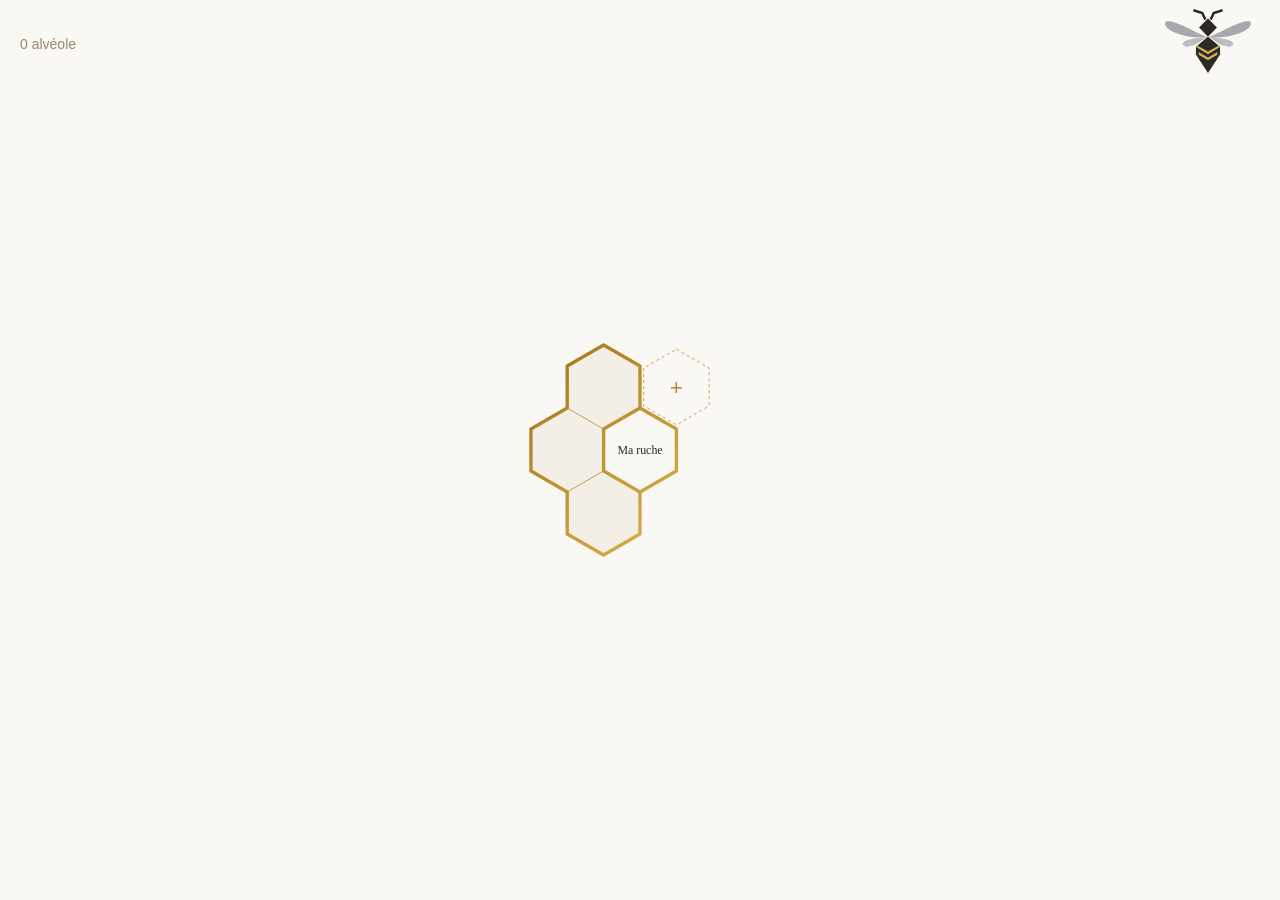
==== index.html @ 389188d9 "Version web" ====
<!doctype html>
<html lang="fr">
<head>
<meta charset="utf-8">
<meta name="viewport" content="width=device-width, initial-scale=1, maximum-scale=1, user-scalable=no, viewport-fit=cover">
<meta name="color-scheme" content="light">
<meta name="apple-mobile-web-app-capable" content="yes">
<meta name="mobile-web-app-capable" content="yes">
<meta name="apple-mobile-web-app-status-bar-style" content="default">
<meta name="apple-mobile-web-app-title" content="Simpthink">
<meta name="theme-color" content="#FAF8F4">
<meta name="robots" content="noindex">
<link rel="apple-touch-icon" href="apple-touch-icon.png">
<link rel="manifest" href="manifest.webmanifest">
<title>Simpthink</title>
  <script type="module" crossorigin src="./assets/index-YI_EPAFB.js"></script>
  <link rel="stylesheet" crossorigin href="./assets/index-kQ4_jDOt.css">
</head>
<body data-pal="0">
<div id="app">

<!-- Ruche -->
<section class="vw" id="vH">
  <svg id="hs">
    <defs>
      <linearGradient id="gd" gradientUnits="userSpaceOnUse" x1="-320" y1="-320" x2="320" y2="320">
        <stop offset="0" stop-color="#9C6F14"/><stop offset=".2" stop-color="#D4A93A"/><stop offset=".4" stop-color="#A87A1E"/>
        <stop offset=".6" stop-color="#E0BC55"/><stop offset=".8" stop-color="#A87A1E"/><stop offset="1" stop-color="#C9993A"/>
      </linearGradient>
    </defs>
    <g id="hg"></g>
    <polygon id="gh" points="0,-28 24.2,-14 24.2,14 0,28 -24.2,14 -24.2,-14" fill="#C39A3F" fill-opacity=".35" stroke="#B88A2B" style="display:none"/>
  </svg>
  <header class="hd over">
    <div class="hn"><input class="ei" id="hN" type="text" autocomplete="off" maxlength="24" aria-label="Nom de la ruche"><span id="cnt"></span></div>
    <svg id="bee" aria-hidden="true" width="104" height="72" viewBox="0 0 100 68">
      <g class="ln"><path d="M36 3.5L44.5 6.2L47.5 12.5"/><path d="M64 3.5L55.5 6.2L52.5 12.5"/></g>
      <path d="M49 29.3C36 24 16 11.5 9.5 14.5C5 20 21 30.5 49 29.8Z" fill="#A9A9AD"/><path d="M51 29.3C64 24 84 11.5 90.5 14.5C95 20 79 30.5 51 29.8Z" fill="#A9A9AD"/>
      <path d="M47.5 30.2C39 30 27.5 31 25.5 35.5C26.5 40.5 36 39.5 47.5 30.2Z" fill="#BDBDBF"/><path d="M52.5 30.2C61 30 72.5 31 74.5 35.5C73.5 40.5 64 39.5 52.5 30.2Z" fill="#BDBDBF"/>
      <polygon class="dk" points="50,11.5 58.6,20 50,29 41.4,20"/>
      <polygon class="dk" points="50,29 61.6,38.6 61.6,46 50,63.8 38.4,46 38.4,38.6"/>
      <polygon points="39.6,37.4 50,43.2 60.4,37.4 61.6,38.9 50,45.7 38.4,38.9" fill="#D4AF55"/>
      <polygon points="41,43.6 50,48.9 59,43.6 59,46.2 50,51.6 41,46.2" fill="#D4AF55"/>
    </svg>
  </header>
</section>

<!-- Création : alvéole, groupe ou ruche -->
<section class="vw" id="vN" hidden>
  <header class="hd"><span class="bk" id="bN" role="button">‹ Accueil</span><span></span></header>
  <div class="form">
    <div class="lb" id="nL"></div>
    <div class="lb" id="nA">Titre</div>
    <div class="cb">
      <input class="fi" id="nI" type="text" autocomplete="off" maxlength="24">
      <span id="nM" role="button" aria-label="Titres courants">▾</span>
    </div>
    <div class="ops" id="nO" hidden></div>
    <div class="er" id="nE"></div>
    <div class="lb" id="nS">Sujet de réflexion</div>
    <textarea class="fi" id="nQI" rows="1" autocomplete="off" placeholder="Ton sujet"></textarea>
    <div class="pills" id="nD"><span class="pl" data-m="5">5 min</span><span class="pl on" data-m="10">10 min</span><span class="pl" data-m="20">20 min</span></div>
    <div class="ctr"><span class="go" id="nG" role="button">Commencer</span></div>
  </div>
</section>

<!-- Constellation : une grande page qu'on parcourt et qu'on zoome comme la ruche -->
<section class="vw" id="vC" hidden>
  <svg id="sC"><g id="cg"></g></svg>
  <header class="hd over">
    <span class="bk" id="bC" role="button">‹ Accueil</span>
    <span class="hx" id="aC" role="button">Reprendre</span>
  </header>
  <div class="tt over"><input class="ttl" id="tC" type="text" autocomplete="off" maxlength="24" aria-label="Titre"><span class="tm" id="tmC" role="button">10:00</span></div>
  <div class="lb one over" id="mQ"></div>
  <div class="grow"></div>
  <div class="lb ctr over" id="cH"></div>
  <div class="row" id="cRow"><textarea class="fi" id="cI" rows="1" autocomplete="off" placeholder="Une idée"></textarea><span class="fin" id="cG" role="button">Poser</span></div>
</section>

<!-- Puits -->
<section class="vw" id="vT" hidden>
  <header class="hd"><span class="bk" id="bT" role="button">‹ Carte</span><span class="tm">10:00</span></header>
  <div id="sT" class="well"></div>
  <div class="er pad" id="pE"></div>
  <div class="row" id="pRow"><textarea class="fi" id="pI" rows="1" autocomplete="off" placeholder="Pourquoi ?"></textarea><span class="fin" id="pG" role="button">Descendre</span></div>
</section>

<!-- Clôture -->
<section class="vw" id="vE" hidden>
  <header class="hd"><span class="bk" id="bE" role="button">‹ Carte</span><span></span></header>
  <div class="form">
    <div class="sf">Comment était ma session ?</div>
    <div class="sws" id="eS">
      <div class="sw" role="button"><svg width="40" height="44" viewBox="-22 -24 44 48"><polygon points="0,-20 17.3,-10 17.3,10 0,20 -17.3,10 -17.3,-10"/></svg>Ok</div>
      <div class="sw" role="button"><svg width="40" height="44" viewBox="-22 -24 44 48"><polygon points="0,-20 17.3,-10 17.3,10 0,20 -17.3,10 -17.3,-10"/></svg>Utile</div>
      <div class="sw" role="button"><svg width="40" height="44" viewBox="-22 -24 44 48"><polygon points="0,-20 17.3,-10 17.3,10 0,20 -17.3,10 -17.3,-10"/></svg>Très utile</div>
    </div>
    <div class="ctr"><span class="go" id="eG" role="button">Fin de session</span></div>
  </div>
</section>

</div>
</body>
</html>
---- assets/index-kQ4_jDOt.css ----
:root{--font-sans:-apple-system, BlinkMacSystemFont, "Helvetica Neue", Arial, sans-serif;--font-voice:"Iowan Old Style", Palatino, Georgia, "Times New Roman", serif;--gold:#b88b2d;--gold-soft:#c9a24a;--mut:#9a8a6a;--faint:#b5ad9e;--line:#cfc8ba;--err:#a32d2d}*{box-sizing:border-box;-webkit-tap-highlight-color:transparent}html,body{overscroll-behavior:none;height:100%;margin:0;overflow:hidden}body{--bg:#faf8f4;--bg2:#f3efe7;--bg3:#eae0cd;--ink:#2c2925;background:var(--bg);color:var(--ink);font-family:var(--font-sans);-webkit-user-select:none;user-select:none;-webkit-touch-callout:none;font-size:16px;transition:background .3s}body[data-pal="1"]{--bg:#f7f8f9;--bg2:#f0f3f6;--bg3:#dce5ee;--ink:#202833}body[data-pal="2"]{--bg:#f7f8f4;--bg2:#edf1e9;--bg3:#dce5d7;--ink:#26332b}#app{position:fixed;inset:0}.vw{padding:env(safe-area-inset-top) env(safe-area-inset-right) env(safe-area-inset-bottom) env(safe-area-inset-left);flex-direction:column;display:flex;position:absolute;inset:0}[hidden]{display:none!important}svg text{font-family:var(--font-sans);fill:var(--ink)}.np{pointer-events:none}.hd{min-height:44px;color:var(--mut);flex:none;justify-content:space-between;align-items:center;padding:10px 20px 0;font-size:14px;display:flex}.over{pointer-events:none;position:relative}.over>*{pointer-events:auto}#vH .hd{align-items:flex-start}.act{align-items:center;gap:4px;display:flex}.grow{pointer-events:none;flex:1;min-height:0}.bk{padding:10px 14px 10px 0}.tm{font-variant-numeric:tabular-nums}.tm.done{color:var(--gold)}.tt{font-family:var(--font-voice);flex:none;justify-content:space-between;align-items:baseline;padding:6px 20px 0;font-size:22px;display:flex}.ttl{min-width:0;color:var(--ink);font:22px var(--font-voice);appearance:none;-webkit-user-select:text;user-select:text;background:0 0;border:0;border-bottom:.5px dashed #0000;border-radius:0;outline:none;flex:1;padding:0}.ttl:focus{border-bottom-color:var(--gold)}.fin{font-family:var(--font-sans);color:#9a7a2e;white-space:nowrap;padding:8px 0 8px 12px;font-size:15px}.ed,.ei{width:100%;color:inherit;font-family:inherit;font-size:inherit;appearance:none;-webkit-user-select:text;user-select:text;background:0 0;border:0;border-bottom:.5px dashed #0000;border-radius:0;outline:none;margin:0;padding:0;line-height:1.4;display:block}.ed{resize:none;overflow:hidden}.ed:focus,.ei:focus{border-bottom-color:var(--gold)}.ed::placeholder{color:var(--faint)}.lb{color:var(--mut);font-size:14px}.lb.sm{margin:4px 0 28px;font-size:13px;line-height:1.5}.lb.gap{margin-top:22px}.lb.one{overflow-wrap:anywhere;flex:none;min-height:22px;padding:4px 20px 0;line-height:1.4}.lb.ctr{text-align:center;flex:none;padding:6px 0}.sf{font-family:var(--font-voice);margin-top:6px;font-size:19px;line-height:1.4}.er{color:var(--err);min-height:24px;padding-top:4px;font-size:14px}.pad{flex:none;padding-left:20px;padding-right:20px}.ctr{text-align:center}.foot{flex:none;padding:14px 0 22px}.form{width:100%;max-width:460px;margin:0 auto;padding:36px 28px 0}.fi{background:var(--bg2);width:100%;height:44px;color:var(--ink);border:.5px solid var(--bg3);font:16px var(--font-sans);appearance:none;-webkit-user-select:text;user-select:text;border-radius:10px;outline:none;margin-top:8px;padding:0 12px}.fi:focus{border-color:var(--gold)}textarea.fi{resize:none;height:auto;min-height:44px;max-height:136px;padding:10px 12px;line-height:22px;display:block;overflow-y:auto}.cb{position:relative}.cb .fi{padding-right:44px}#nM{text-align:center;width:44px;height:44px;color:var(--mut);line-height:44px;position:absolute;bottom:0;right:0}.ops{-webkit-overflow-scrolling:touch;background:var(--bg2);border:.5px solid var(--bg3);border-radius:10px;max-height:228px;margin-top:4px;overflow-y:auto}.ops div{border-bottom:.5px solid var(--bg3);padding:11px 12px;font-size:15px}.ops div:last-child{border-bottom:0}.row{flex:none;align-items:flex-end;gap:10px;padding:6px 20px 12px;display:flex}.row .fi{flex:1;margin-top:0}.pills{gap:10px;margin:12px 0 32px;display:flex}.pills.ctr2{flex:none;justify-content:center;margin:10px 0 0}.pl{border:.5px solid var(--line);border-radius:18px;padding:8px 16px;font-size:14px}.pl.on{border-color:var(--gold);background:var(--bg3)}.go{font-family:var(--font-voice);border-bottom:.75px solid var(--gold-soft);padding:8px 4px 4px;font-size:18px;display:inline-block}.sws{gap:26px;margin:22px 0 40px;display:flex}.sw{text-align:center;color:var(--mut);font-size:13px}.sw svg{margin:0 auto 4px;display:block}.sw polygon{stroke:var(--gold-soft);stroke-width:.8px}.sw.on{color:var(--ink)}.sw.on polygon{stroke:var(--ink);stroke-width:2.5px}#vH{padding:0}#vH .hd{padding-top:calc(env(safe-area-inset-top) + 6px)}#hs{touch-action:none;width:100%;height:100%;position:absolute;inset:0}#hg.far .cl,#hg.far .hc,#hg:not(.far) .hl{display:none}.hn{width:190px}#hN{font-family:var(--font-voice);color:var(--ink);opacity:0;pointer-events:none;border-bottom-color:var(--gold);margin-bottom:2px;font-size:19px}#hN:focus{opacity:1}#bee .dk{fill:var(--ink)}#bee .ln{fill:none;stroke:var(--ink);stroke-width:2.4px}#sC{touch-action:none;width:100%;height:100%;position:absolute;inset:0}#vC .tt{justify-content:flex-start;gap:12px;margin-top:-34px;padding-right:110px}#vC .ttl{flex:none;width:6ch;max-width:100%}#vC .tt .tm{font-family:var(--font-sans);color:var(--mut);padding:8px 0;font-size:14px}#vC .hd{align-items:flex-start}.hx{isolation:isolate;clip-path:polygon(50% 0,100% 25%,100% 75%,50% 100%,0 75%,0 25%);color:#24272b;letter-spacing:.01em;background:#7f858d;flex:none;justify-content:center;align-items:center;width:78px;height:88px;margin-top:2px;font-size:12px;font-weight:500;display:flex;position:relative}.hx:before{content:"";z-index:-1;clip-path:polygon(50% 0,100% 25%,100% 75%,50% 100%,0 75%,0 25%);background:linear-gradient(135deg,#f4f5f7 0%,#b4b9c0 28%,#e9ebee 48%,#9ca2aa 72%,#d3d6db 100%);position:absolute;inset:1.5px}#vC .row{position:relative}#cH{color:var(--faint);white-space:pre-line;min-height:28px;font-size:12px;line-height:1.5}#cH.bad{color:var(--err)}.well{-webkit-overflow-scrolling:touch;flex:1;min-height:0;padding:16px 20px 8px;overflow-y:auto}.wi{position:relative}.wi:before{content:"";background:#d9c9a0;width:1px;position:absolute;top:12px;bottom:8px;left:11.5px}.ws{gap:14px;display:flex;position:relative}.wd{border-radius:50%;flex:none;width:12px;height:12px;margin:5px 6px 0}.wd.big{width:24px;height:24px;margin:0}.wd.end{background:var(--bg);border:1px dashed var(--line)}.wh{min-width:0;font-family:var(--font-voice);overflow-wrap:anywhere;flex:1;font-size:19px;line-height:24px}.wq{color:var(--mut);margin:12px 0 4px 38px;font-size:12px}.wq.last{color:var(--faint);margin:0;line-height:22px}.wt{min-width:0;font-family:var(--font-sans);overflow-wrap:anywhere;flex:1;font-size:15px;line-height:22px}.ws.gap{margin-top:14px}#app.ro .ses,#app.ro #pRow,#app.ro #cRow{visibility:hidden}
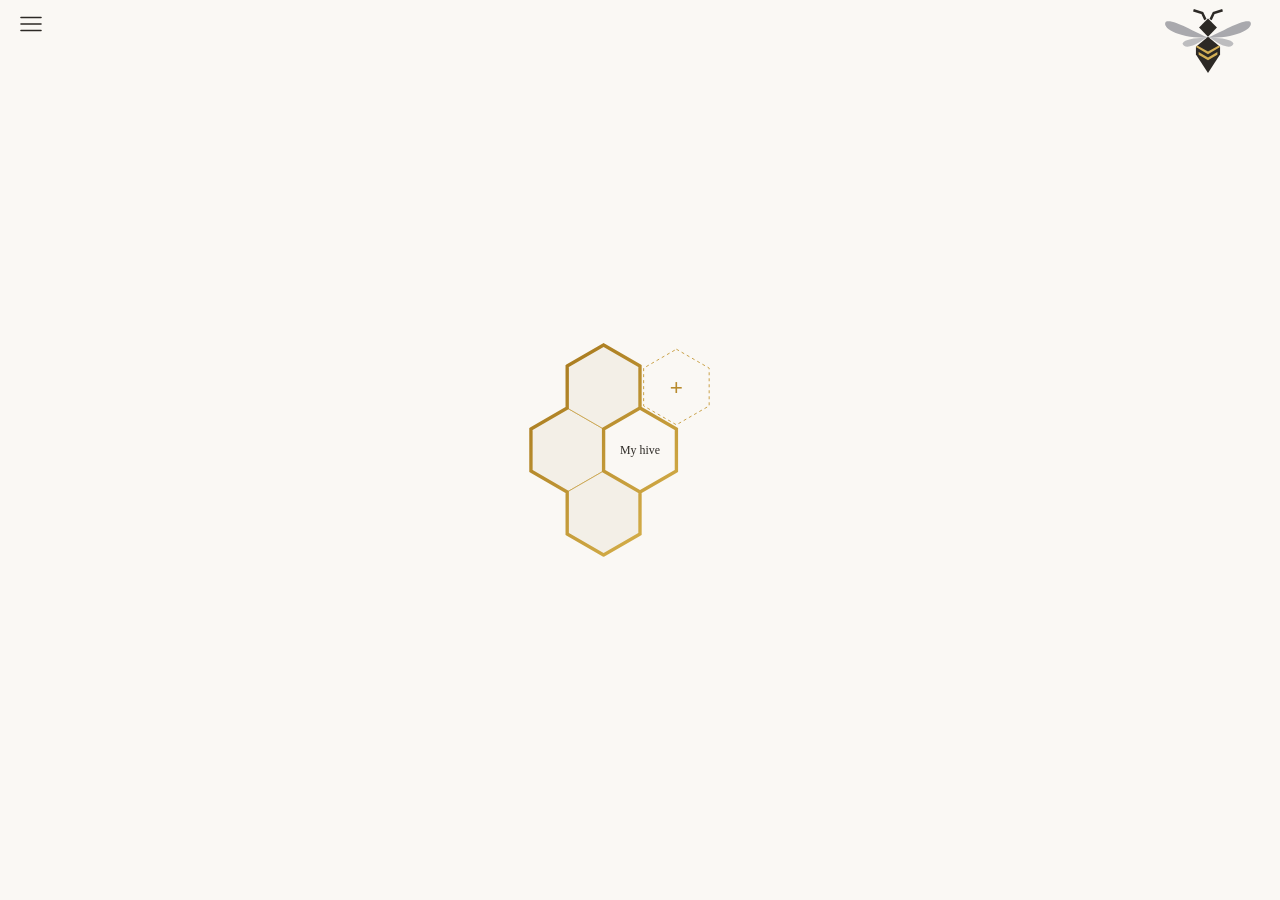
==== commit 359fa91b: "Version web" ====
--- a/index.html
+++ b/index.html
@@ -1,5 +1,5 @@
 <!doctype html>
-<html lang="fr">
+<html lang="en">
 <head>
 <meta charset="utf-8">
 <meta name="viewport" content="width=device-width, initial-scale=1, maximum-scale=1, user-scalable=no, viewport-fit=cover">
@@ -13,8 +13,8 @@
 <link rel="apple-touch-icon" href="apple-touch-icon.png">
 <link rel="manifest" href="manifest.webmanifest">
 <title>Simpthink</title>
-  <script type="module" crossorigin src="./assets/index-YI_EPAFB.js"></script>
-  <link rel="stylesheet" crossorigin href="./assets/index-kQ4_jDOt.css">
+  <script type="module" crossorigin src="./assets/index-Do6cU6PL.js"></script>
+  <link rel="stylesheet" crossorigin href="./assets/index-yt-iUvwF.css">
 </head>
 <body data-pal="0">
 <div id="app">
@@ -32,7 +32,7 @@
     <polygon id="gh" points="0,-28 24.2,-14 24.2,14 0,28 -24.2,14 -24.2,-14" fill="#C39A3F" fill-opacity=".35" stroke="#B88A2B" style="display:none"/>
   </svg>
   <header class="hd over">
-    <div class="hn"><input class="ei" id="hN" type="text" autocomplete="off" maxlength="24" aria-label="Nom de la ruche"><span id="cnt"></span></div>
+    <div class="hn"><input class="ei" id="hN" type="text" autocomplete="off" maxlength="24" data-i18n-aria="hiveName" aria-label="Nom de la ruche"><button class="mn" id="mn" type="button" data-i18n-aria="menu" aria-label="Menu"><svg width="22" height="16" viewBox="0 0 22 16" aria-hidden="true"><path d="M1 1.5h20M1 8h20M1 14.5h20"/></svg></button></div>
     <svg id="bee" aria-hidden="true" width="104" height="72" viewBox="0 0 100 68">
       <g class="ln"><path d="M36 3.5L44.5 6.2L47.5 12.5"/><path d="M64 3.5L55.5 6.2L52.5 12.5"/></g>
       <path d="M49 29.3C36 24 16 11.5 9.5 14.5C5 20 21 30.5 49 29.8Z" fill="#A9A9AD"/><path d="M51 29.3C64 24 84 11.5 90.5 14.5C95 20 79 30.5 51 29.8Z" fill="#A9A9AD"/>
@@ -45,20 +45,38 @@
   </header>
 </section>
 
+<!-- Réglages -->
+<section class="vw" id="vS" hidden>
+  <header class="hd"><span class="bk" id="bS" role="button" data-i18n="home">‹ Accueil</span><span></span></header>
+  <div class="pad set">
+    <h1 class="sh" data-i18n="settings">Réglages</h1>
+    <div class="lb" data-i18n="language">Langue</div>
+    <div class="pills" id="sL"><span class="pl" data-l="auto" data-i18n="auto">Automatique</span><span class="pl" data-l="en">English</span><span class="pl" data-l="fr">Français</span></div>
+    <div class="li" id="sP" role="button"><span data-i18n="privacy">Politique de confidentialité</span><span class="chev">›</span></div>
+    <div class="lb gap" data-i18n="about">À propos</div>
+    <div class="sf ab">Simpthink <span class="vr" id="sV"></span></div>
+    <p class="lb sm" data-i18n="localOnly">Tout ce que tu écris reste sur cet appareil. Pas de compte, pas de suivi.</p>
+  </div>
+</section>
+
+<!-- Politique de confidentialité, lisible sans réseau -->
+<section class="vw" id="vP" hidden>
+  <header class="hd"><span class="bk" id="bP" role="button" data-i18n="backSettings">‹ Réglages</span><span></span></header>
+  <div class="pad set doc" id="pD"></div>
+</section>
+
 <!-- Création : alvéole, groupe ou ruche -->
 <section class="vw" id="vN" hidden>
-  <header class="hd"><span class="bk" id="bN" role="button">‹ Accueil</span><span></span></header>
+  <header class="hd"><span class="bk" id="bN" role="button" data-i18n="home">‹ Accueil</span><span></span></header>
   <div class="form">
     <div class="lb" id="nL"></div>
     <div class="lb" id="nA">Titre</div>
     <div class="cb">
       <input class="fi" id="nI" type="text" autocomplete="off" maxlength="24">
-      <span id="nM" role="button" aria-label="Titres courants">▾</span>
+      <span id="nM" role="button" data-i18n-aria="commonTitles" aria-label="Titres courants">▾</span>
     </div>
     <div class="ops" id="nO" hidden></div>
     <div class="er" id="nE"></div>
-    <div class="lb" id="nS">Sujet de réflexion</div>
-    <textarea class="fi" id="nQI" rows="1" autocomplete="off" placeholder="Ton sujet"></textarea>
     <div class="pills" id="nD"><span class="pl" data-m="5">5 min</span><span class="pl on" data-m="10">10 min</span><span class="pl" data-m="20">20 min</span></div>
     <div class="ctr"><span class="go" id="nG" role="button">Commencer</span></div>
   </div>
@@ -68,35 +86,34 @@
 <section class="vw" id="vC" hidden>
   <svg id="sC"><g id="cg"></g></svg>
   <header class="hd over">
-    <span class="bk" id="bC" role="button">‹ Accueil</span>
-    <span class="hx" id="aC" role="button">Reprendre</span>
+    <span class="bk" id="bC" role="button" data-i18n="home">‹ Accueil</span>
+    <input class="ttl" id="tC" type="text" autocomplete="off" maxlength="24" data-i18n-aria="title" aria-label="Titre">
+    <span class="tm" id="tmC" role="button">10:00</span>
   </header>
-  <div class="tt over"><input class="ttl" id="tC" type="text" autocomplete="off" maxlength="24" aria-label="Titre"><span class="tm" id="tmC" role="button">10:00</span></div>
-  <div class="lb one over" id="mQ"></div>
   <div class="grow"></div>
-  <div class="lb ctr over" id="cH"></div>
   <div class="row" id="cRow"><textarea class="fi" id="cI" rows="1" autocomplete="off" placeholder="Une idée"></textarea><span class="fin" id="cG" role="button">Poser</span></div>
+  <div class="botr over"><div class="lb" id="cH"></div><span class="hx" id="aC" role="button">Reprendre</span></div>
 </section>
 
 <!-- Puits -->
 <section class="vw" id="vT" hidden>
-  <header class="hd"><span class="bk" id="bT" role="button">‹ Carte</span><span class="tm">10:00</span></header>
+  <header class="hd"><span class="bk" id="bT" role="button" data-i18n="map">‹ Carte</span><span class="tm">10:00</span></header>
   <div id="sT" class="well"></div>
   <div class="er pad" id="pE"></div>
-  <div class="row" id="pRow"><textarea class="fi" id="pI" rows="1" autocomplete="off" placeholder="Pourquoi ?"></textarea><span class="fin" id="pG" role="button">Descendre</span></div>
+  <div class="row" id="pRow"><textarea class="fi" id="pI" rows="1" autocomplete="off" placeholder="Pourquoi ?" data-i18n-ph="why"></textarea><span class="fin" id="pG" role="button" data-i18n="goDeeper">Descendre</span></div>
 </section>
 
 <!-- Clôture -->
 <section class="vw" id="vE" hidden>
-  <header class="hd"><span class="bk" id="bE" role="button">‹ Carte</span><span></span></header>
+  <header class="hd"><span class="bk" id="bE" role="button" data-i18n="map">‹ Carte</span><span></span></header>
   <div class="form">
-    <div class="sf">Comment était ma session ?</div>
+    <div class="sf" data-i18n="howWas">Comment était ma session ?</div>
     <div class="sws" id="eS">
-      <div class="sw" role="button"><svg width="40" height="44" viewBox="-22 -24 44 48"><polygon points="0,-20 17.3,-10 17.3,10 0,20 -17.3,10 -17.3,-10"/></svg>Ok</div>
-      <div class="sw" role="button"><svg width="40" height="44" viewBox="-22 -24 44 48"><polygon points="0,-20 17.3,-10 17.3,10 0,20 -17.3,10 -17.3,-10"/></svg>Utile</div>
-      <div class="sw" role="button"><svg width="40" height="44" viewBox="-22 -24 44 48"><polygon points="0,-20 17.3,-10 17.3,10 0,20 -17.3,10 -17.3,-10"/></svg>Très utile</div>
+      <div class="sw" role="button"><svg width="40" height="44" viewBox="-22 -24 44 48"><polygon points="0,-20 17.3,-10 17.3,10 0,20 -17.3,10 -17.3,-10"/></svg><span data-i18n="ok">Ok</span></div>
+      <div class="sw" role="button"><svg width="40" height="44" viewBox="-22 -24 44 48"><polygon points="0,-20 17.3,-10 17.3,10 0,20 -17.3,10 -17.3,-10"/></svg><span data-i18n="useful">Utile</span></div>
+      <div class="sw" role="button"><svg width="40" height="44" viewBox="-22 -24 44 48"><polygon points="0,-20 17.3,-10 17.3,10 0,20 -17.3,10 -17.3,-10"/></svg><span data-i18n="veryUseful">Très utile</span></div>
     </div>
-    <div class="ctr"><span class="go" id="eG" role="button">Fin de session</span></div>
+    <div class="ctr"><span class="go" id="eG" role="button" data-i18n="endSession">Fin de session</span></div>
   </div>
 </section>
 
--- a/assets/index-yt-iUvwF.css
+++ b/assets/index-yt-iUvwF.css
@@ -0,0 +1 @@
+:root{--font-sans:-apple-system, BlinkMacSystemFont, "Helvetica Neue", Arial, sans-serif;--font-voice:"Iowan Old Style", Palatino, Georgia, "Times New Roman", serif;--gold:#b88b2d;--gold-soft:#c9a24a;--mut:#9a8a6a;--faint:#b5ad9e;--line:#cfc8ba;--err:#a32d2d}*{box-sizing:border-box;-webkit-tap-highlight-color:transparent}html,body{overscroll-behavior:none;height:100%;margin:0;overflow:hidden}body{--bg:#faf8f4;--bg2:#f3efe7;--bg3:#eae0cd;--ink:#2c2925;background:var(--bg);color:var(--ink);font-family:var(--font-sans);-webkit-user-select:none;user-select:none;-webkit-touch-callout:none;font-size:16px;transition:background .3s}body[data-pal="1"]{--bg:#f7f8f9;--bg2:#f0f3f6;--bg3:#dce5ee;--ink:#202833}body[data-pal="2"]{--bg:#f7f8f4;--bg2:#edf1e9;--bg3:#dce5d7;--ink:#26332b}#app{position:fixed;inset:0}.vw{padding:env(safe-area-inset-top) env(safe-area-inset-right) env(safe-area-inset-bottom) env(safe-area-inset-left);flex-direction:column;display:flex;position:absolute;inset:0}[hidden]{display:none!important}svg text{font-family:var(--font-sans);fill:var(--ink)}.np{pointer-events:none}.hd{min-height:44px;color:var(--mut);flex:none;justify-content:space-between;align-items:center;padding:10px 20px 0;font-size:14px;display:flex}.over{pointer-events:none;position:relative}.over>*{pointer-events:auto}#vH .hd{align-items:flex-start}.act{align-items:center;gap:4px;display:flex}.grow{pointer-events:none;flex:1;min-height:0}.bk{padding:10px 14px 10px 0}.tm{font-variant-numeric:tabular-nums}.tm.done{color:var(--gold)}.tt{font-family:var(--font-voice);flex:none;justify-content:space-between;align-items:baseline;padding:6px 20px 0;font-size:22px;display:flex}.ttl{min-width:0;color:var(--ink);font:22px var(--font-voice);appearance:none;-webkit-user-select:text;user-select:text;background:0 0;border:0;border-bottom:.5px dashed #0000;border-radius:0;outline:none;flex:1;padding:0}.ttl:focus{border-bottom-color:var(--gold)}.fin{font-family:var(--font-sans);color:#9a7a2e;white-space:nowrap;padding:8px 0 8px 12px;font-size:15px}.ed,.ei{width:100%;color:inherit;font-family:inherit;font-size:inherit;appearance:none;-webkit-user-select:text;user-select:text;background:0 0;border:0;border-bottom:.5px dashed #0000;border-radius:0;outline:none;margin:0;padding:0;line-height:1.4;display:block}.ed{resize:none;overflow:hidden}.ed:focus,.ei:focus{border-bottom-color:var(--gold)}.ed::placeholder{color:var(--faint)}.lb{color:var(--mut);font-size:14px}.lb.sm{margin:4px 0 28px;font-size:13px;line-height:1.5}.lb.gap{margin-top:22px}.lb.one{overflow-wrap:anywhere;flex:none;min-height:22px;padding:4px 20px 0;line-height:1.4}.lb.ctr{text-align:center;flex:none;padding:6px 0}.sf{font-family:var(--font-voice);margin-top:6px;font-size:19px;line-height:1.4}.er{color:var(--err);min-height:24px;padding-top:4px;font-size:14px}.pad{flex:none;padding-left:20px;padding-right:20px}.ctr{text-align:center}.foot{flex:none;padding:14px 0 22px}.set{-webkit-overflow-scrolling:touch;flex:1;min-height:0;padding-top:18px;overflow-y:auto}.sh{font:normal 28px var(--font-voice);margin:0 0 26px}.li{border-top:.5px solid var(--line);border-bottom:.5px solid var(--line);justify-content:space-between;align-items:center;padding:14px 0;font-size:16px;display:flex}.chev{color:var(--mut);font-size:20px}.ab{margin-top:6px}.vr{font:14px var(--font-sans);color:var(--mut);margin-left:6px}.doc h2{font:600 14px var(--font-sans);color:#9a7a2e;margin:26px 0 6px}.doc p{font:17px/1.55 var(--font-voice);margin:0 0 10px}.doc .lb{margin-bottom:18px}.form{width:100%;max-width:460px;margin:0 auto;padding:36px 28px 0}.fi{background:var(--bg2);width:100%;height:44px;color:var(--ink);border:.5px solid var(--bg3);font:16px var(--font-sans);appearance:none;-webkit-user-select:text;user-select:text;border-radius:10px;outline:none;margin-top:8px;padding:0 12px}.fi:focus{border-color:var(--gold)}textarea.fi{resize:none;height:auto;min-height:44px;max-height:136px;padding:10px 12px;line-height:22px;display:block;overflow-y:auto}.cb{position:relative}.cb .fi{padding-right:44px}#nM{text-align:center;width:44px;height:44px;color:var(--mut);line-height:44px;position:absolute;bottom:0;right:0}.ops{-webkit-overflow-scrolling:touch;background:var(--bg2);border:.5px solid var(--bg3);border-radius:10px;max-height:228px;margin-top:4px;overflow-y:auto}.ops div{border-bottom:.5px solid var(--bg3);padding:11px 12px;font-size:15px}.ops div:last-child{border-bottom:0}.row{flex:none;align-items:flex-end;gap:10px;padding:6px 20px 12px;display:flex}.row .fi{flex:1;margin-top:0}.pills{gap:10px;margin:12px 0 32px;display:flex}.pills.ctr2{flex:none;justify-content:center;margin:10px 0 0}.pl{border:.5px solid var(--line);border-radius:18px;padding:8px 16px;font-size:14px}.pl.on{border-color:var(--gold);background:var(--bg3)}.go{font-family:var(--font-voice);border-bottom:.75px solid var(--gold-soft);padding:8px 4px 4px;font-size:18px;display:inline-block}.sws{gap:26px;margin:22px 0 40px;display:flex}.sw{text-align:center;color:var(--mut);font-size:13px}.sw svg{margin:0 auto 4px;display:block}.sw polygon{stroke:var(--gold-soft);stroke-width:.8px}.sw.on{color:var(--ink)}.sw.on polygon{stroke:var(--ink);stroke-width:2.5px}#vH{padding:0}#vH .hd{padding-top:calc(env(safe-area-inset-top) + 6px)}#hs{touch-action:none;width:100%;height:100%;position:absolute;inset:0}#hg.far .cl,#hg.far .hc,#hg:not(.far) .hl{display:none}.hn{width:190px;min-height:44px;position:relative}.mn{appearance:none;background:0 0;border:0;margin:0;padding:10px 14px 10px 0;display:block}.mn path{fill:none;stroke:var(--ink);stroke-width:1.6px;stroke-linecap:round}#hN{font-family:var(--font-voice);color:var(--ink);background:var(--bg);opacity:0;pointer-events:none;border-bottom-color:var(--gold);font-size:19px;position:absolute;top:4px;left:0}#hN:focus{opacity:1}#bee .dk{fill:var(--ink)}#bee .ln{fill:none;stroke:var(--ink);stroke-width:2.4px}#sC{touch-action:none;width:100%;height:100%;position:absolute;inset:0}#vC .hd{grid-template-columns:1fr minmax(0,auto) 1fr;align-items:center;gap:8px;display:grid}#vC .hd .bk{justify-self:start}#vC .hd .tm{justify-self:end;padding:10px 0 10px 14px}#vC .ttl{text-align:center;text-overflow:ellipsis;flex:none;width:6ch;max-width:100%;font-size:20px}.botr{flex:none;align-items:center;gap:10px;padding:0 20px 10px;display:flex}.hx{isolation:isolate;clip-path:polygon(50% 0,100% 25%,100% 75%,50% 100%,0 75%,0 25%);color:#9a7a2e;background:linear-gradient(135deg,#f4f5f7 0%,#8e949c 22%,#e9ebee 45%,#7f858d 68%,#c9cdd2 100%);flex:none;justify-content:center;align-items:center;width:46px;height:52px;margin-top:2px;font-size:7.5px;display:flex;position:relative}.hx:before{content:"";z-index:-1;clip-path:polygon(50% 0,100% 25%,100% 75%,50% 100%,0 75%,0 25%);background:var(--bg);position:absolute;inset:1.5px}#vC .row{position:relative}#cH{text-align:center;min-width:0;color:var(--faint);white-space:pre-line;pointer-events:none;flex:1;font-size:11px;line-height:1.5}#cH.bad{color:var(--err)}.well{-webkit-overflow-scrolling:touch;flex:1;min-height:0;padding:16px 20px 8px;overflow-y:auto}.wi{position:relative}.wi:before{content:"";background:#d9c9a0;width:1px;position:absolute;top:12px;bottom:8px;left:11.5px}.ws{gap:14px;display:flex;position:relative}.wd{border-radius:50%;flex:none;width:12px;height:12px;margin:5px 6px 0}.wd.big{width:24px;height:24px;margin:0}.wd.end{background:var(--bg);border:1px dashed var(--line)}.wh{min-width:0;font-family:var(--font-voice);overflow-wrap:anywhere;flex:1;font-size:19px;line-height:24px}.wq{color:var(--mut);margin:12px 0 4px 38px;font-size:12px}.wq.last{color:var(--faint);margin:0;line-height:22px}.wt{min-width:0;font-family:var(--font-sans);overflow-wrap:anywhere;flex:1;font-size:15px;line-height:22px}.ws.gap{margin-top:14px}#app.ro .ses,#app.ro #pRow,#app.ro #cRow{visibility:hidden}
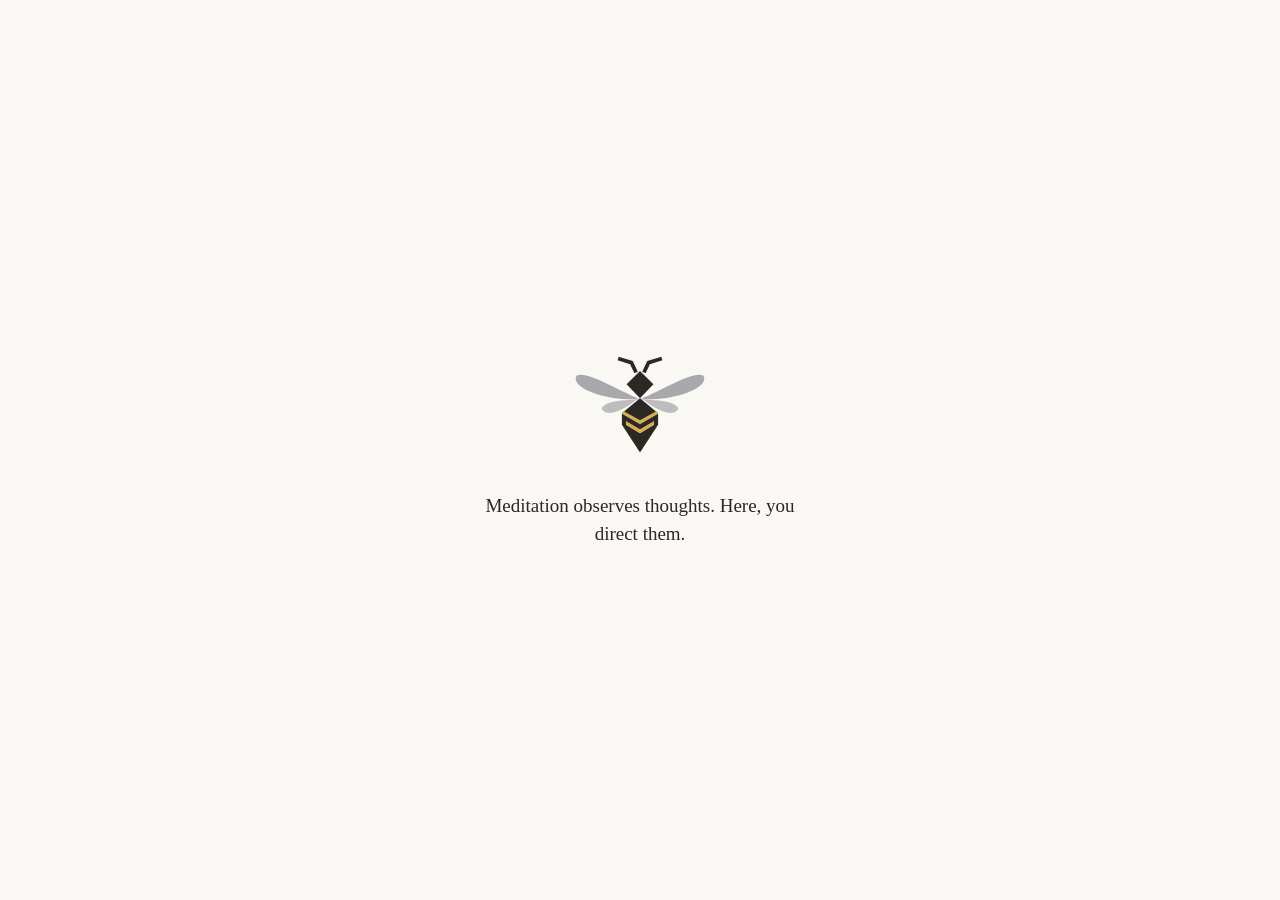
==== commit 987a7d81: "Version web" ====
--- a/index.html
+++ b/index.html
@@ -13,10 +13,12 @@
 <link rel="apple-touch-icon" href="apple-touch-icon.png">
 <link rel="manifest" href="manifest.webmanifest">
 <title>Simpthink</title>
-  <script type="module" crossorigin src="./assets/index-Do6cU6PL.js"></script>
-  <link rel="stylesheet" crossorigin href="./assets/index-yt-iUvwF.css">
+  <script type="module" crossorigin src="./assets/index-BBt3rqX4.js"></script>
+  <link rel="stylesheet" crossorigin href="./assets/index-Ced674d3.css">
 </head>
 <body data-pal="0">
+<!-- Écran d'ouverture : le logo et le slogan, quelques secondes avant l'appli -->
+<div id="splash" aria-live="polite"><div class="sp-in"><div id="spLogo"></div><p class="sp-tx" data-i18n="slogan">La méditation observe les pensées. Ici, tu les diriges.</p></div></div>
 <div id="app">
 
 <!-- Ruche -->
@@ -33,7 +35,7 @@
   </svg>
   <header class="hd over">
     <div class="hn"><input class="ei" id="hN" type="text" autocomplete="off" maxlength="24" data-i18n-aria="hiveName" aria-label="Nom de la ruche"><button class="mn" id="mn" type="button" data-i18n-aria="menu" aria-label="Menu"><svg width="22" height="16" viewBox="0 0 22 16" aria-hidden="true"><path d="M1 1.5h20M1 8h20M1 14.5h20"/></svg></button></div>
-    <svg id="bee" aria-hidden="true" width="104" height="72" viewBox="0 0 100 68">
+    <svg id="bee" class="bee" aria-hidden="true" width="104" height="72" viewBox="0 0 100 68">
       <g class="ln"><path d="M36 3.5L44.5 6.2L47.5 12.5"/><path d="M64 3.5L55.5 6.2L52.5 12.5"/></g>
       <path d="M49 29.3C36 24 16 11.5 9.5 14.5C5 20 21 30.5 49 29.8Z" fill="#A9A9AD"/><path d="M51 29.3C64 24 84 11.5 90.5 14.5C95 20 79 30.5 51 29.8Z" fill="#A9A9AD"/>
       <path d="M47.5 30.2C39 30 27.5 31 25.5 35.5C26.5 40.5 36 39.5 47.5 30.2Z" fill="#BDBDBF"/><path d="M52.5 30.2C61 30 72.5 31 74.5 35.5C73.5 40.5 64 39.5 52.5 30.2Z" fill="#BDBDBF"/>
@@ -91,13 +93,13 @@
     <span class="tm" id="tmC" role="button">10:00</span>
   </header>
   <div class="grow"></div>
-  <div class="row" id="cRow"><textarea class="fi" id="cI" rows="1" autocomplete="off" placeholder="Une idée"></textarea><span class="fin" id="cG" role="button">Poser</span></div>
+  <div class="row" id="cRow"><textarea class="fi" id="cI" rows="1" autocomplete="off" placeholder="Une idée"></textarea><span class="dl" id="dS" role="button" hidden></span><span class="fin" id="cG" role="button">Poser</span></div>
   <div class="botr over"><div class="lb" id="cH"></div><span class="hx" id="aC" role="button">Reprendre</span></div>
 </section>
 
 <!-- Puits -->
 <section class="vw" id="vT" hidden>
-  <header class="hd"><span class="bk" id="bT" role="button" data-i18n="map">‹ Carte</span><span class="tm">10:00</span></header>
+  <header class="hd"><span class="bk" id="bT" role="button" data-i18n="map">‹ Carte</span><span class="dl" id="dT" role="button" data-i18n="deletePoint">Supprimer</span><span class="tm">10:00</span></header>
   <div id="sT" class="well"></div>
   <div class="er pad" id="pE"></div>
   <div class="row" id="pRow"><textarea class="fi" id="pI" rows="1" autocomplete="off" placeholder="Pourquoi ?" data-i18n-ph="why"></textarea><span class="fin" id="pG" role="button" data-i18n="goDeeper">Descendre</span></div>
--- a/assets/index-Ced674d3.css
+++ b/assets/index-Ced674d3.css
@@ -0,0 +1 @@
+:root{--font-sans:-apple-system, BlinkMacSystemFont, "Helvetica Neue", Arial, sans-serif;--font-voice:"Iowan Old Style", Palatino, Georgia, "Times New Roman", serif;--gold:#b88b2d;--gold-soft:#c9a24a;--mut:#9a8a6a;--faint:#b5ad9e;--line:#cfc8ba;--err:#a32d2d}*{box-sizing:border-box;-webkit-tap-highlight-color:transparent}html,body{overscroll-behavior:none;height:100%;margin:0;overflow:hidden}body{--bg:#faf8f4;--bg2:#f3efe7;--bg3:#eae0cd;--ink:#2c2925;background:var(--bg);color:var(--ink);font-family:var(--font-sans);-webkit-user-select:none;user-select:none;-webkit-touch-callout:none;font-size:16px;transition:background .3s}body[data-pal="1"]{--bg:#f7f8f9;--bg2:#f0f3f6;--bg3:#dce5ee;--ink:#202833}body[data-pal="2"]{--bg:#f7f8f4;--bg2:#edf1e9;--bg3:#dce5d7;--ink:#26332b}#app{position:fixed;inset:0}.vw{padding:env(safe-area-inset-top) env(safe-area-inset-right) env(safe-area-inset-bottom) env(safe-area-inset-left);flex-direction:column;display:flex;position:absolute;inset:0}[hidden]{display:none!important}svg text{font-family:var(--font-sans);fill:var(--ink)}.np{pointer-events:none}.hd{min-height:44px;color:var(--mut);flex:none;justify-content:space-between;align-items:center;padding:10px 20px 0;font-size:14px;display:flex}.over{pointer-events:none;position:relative}.over>*{pointer-events:auto}#vH .hd{align-items:flex-start}.act{align-items:center;gap:4px;display:flex}.grow{pointer-events:none;flex:1;min-height:0}.bk{padding:10px 14px 10px 0}.tm{font-variant-numeric:tabular-nums}.tm.done{color:var(--gold)}.tt{font-family:var(--font-voice);flex:none;justify-content:space-between;align-items:baseline;padding:6px 20px 0;font-size:22px;display:flex}.ttl{min-width:0;color:var(--ink);font:22px var(--font-voice);appearance:none;-webkit-user-select:text;user-select:text;background:0 0;border:0;border-bottom:.5px dashed #0000;border-radius:0;outline:none;flex:1;padding:0}.ttl:focus{border-bottom-color:var(--gold)}.fin{font-family:var(--font-sans);color:#9a7a2e;white-space:nowrap;padding:8px 0 8px 12px;font-size:15px}.ed,.ei{width:100%;color:inherit;font-family:inherit;font-size:inherit;appearance:none;-webkit-user-select:text;user-select:text;background:0 0;border:0;border-bottom:.5px dashed #0000;border-radius:0;outline:none;margin:0;padding:0;line-height:1.4;display:block}.ed{resize:none;overflow:hidden}.ed:focus,.ei:focus{border-bottom-color:var(--gold)}.ed::placeholder{color:var(--faint)}.lb{color:var(--mut);font-size:14px}.lb.sm{margin:4px 0 28px;font-size:13px;line-height:1.5}.lb.gap{margin-top:22px}.lb.one{overflow-wrap:anywhere;flex:none;min-height:22px;padding:4px 20px 0;line-height:1.4}.lb.ctr{text-align:center;flex:none;padding:6px 0}.sf{font-family:var(--font-voice);margin-top:6px;font-size:19px;line-height:1.4}.er{color:var(--err);min-height:24px;padding-top:4px;font-size:14px}.pad{flex:none;padding-left:20px;padding-right:20px}.ctr{text-align:center}.foot{flex:none;padding:14px 0 22px}.set{-webkit-overflow-scrolling:touch;flex:1;min-height:0;padding-top:18px;overflow-y:auto}.sh{font:normal 28px var(--font-voice);margin:0 0 26px}.li{border-top:.5px solid var(--line);border-bottom:.5px solid var(--line);justify-content:space-between;align-items:center;padding:14px 0;font-size:16px;display:flex}.chev{color:var(--mut);font-size:20px}.ab{margin-top:6px}.vr{font:14px var(--font-sans);color:var(--mut);margin-left:6px}.doc h2{font:600 14px var(--font-sans);color:#9a7a2e;margin:26px 0 6px}.doc p{font:17px/1.55 var(--font-voice);margin:0 0 10px}.doc .lb{margin-bottom:18px}.form{width:100%;max-width:460px;margin:0 auto;padding:36px 28px 0}.fi{background:var(--bg2);width:100%;height:44px;color:var(--ink);border:.5px solid var(--bg3);font:16px var(--font-sans);appearance:none;-webkit-user-select:text;user-select:text;border-radius:10px;outline:none;margin-top:8px;padding:0 12px}.fi:focus{border-color:var(--gold)}textarea.fi{resize:none;height:auto;min-height:44px;max-height:136px;padding:10px 12px;line-height:22px;display:block;overflow-y:auto}.cb{position:relative}.cb .fi{padding-right:44px}#nM{text-align:center;width:44px;height:44px;color:var(--mut);line-height:44px;position:absolute;bottom:0;right:0}.ops{-webkit-overflow-scrolling:touch;background:var(--bg2);border:.5px solid var(--bg3);border-radius:10px;max-height:228px;margin-top:4px;overflow-y:auto}.ops div{border-bottom:.5px solid var(--bg3);padding:11px 12px;font-size:15px}.ops div:last-child{border-bottom:0}.row{flex:none;align-items:flex-end;gap:10px;padding:6px 20px 12px;display:flex}.row .fi{flex:1;margin-top:0}.pills{gap:10px;margin:12px 0 32px;display:flex}.pills.ctr2{flex:none;justify-content:center;margin:10px 0 0}.pl{border:.5px solid var(--line);border-radius:18px;padding:8px 16px;font-size:14px}.pl.on{border-color:var(--gold);background:var(--bg3)}.go{font-family:var(--font-voice);border-bottom:.75px solid var(--gold-soft);padding:8px 4px 4px;font-size:18px;display:inline-block}.sws{gap:26px;margin:22px 0 40px;display:flex}.sw{text-align:center;color:var(--mut);font-size:13px}.sw svg{margin:0 auto 4px;display:block}.sw polygon{stroke:var(--gold-soft);stroke-width:.8px}.sw.on{color:var(--ink)}.sw.on polygon{stroke:var(--ink);stroke-width:2.5px}#vH{padding:0}#vH .hd{padding-top:calc(env(safe-area-inset-top) + 6px)}#hs{touch-action:none;width:100%;height:100%;position:absolute;inset:0}#hg.far .cl,#hg.far .hc,#hg:not(.far) .hl{display:none}.hn{width:190px;min-height:44px;position:relative}.mn{appearance:none;background:0 0;border:0;margin:0;padding:10px 14px 10px 0;display:block}.mn path{fill:none;stroke:var(--ink);stroke-width:1.6px;stroke-linecap:round}#hN{font-family:var(--font-voice);color:var(--ink);background:var(--bg);opacity:0;pointer-events:none;border-bottom-color:var(--gold);font-size:19px;position:absolute;top:4px;left:0}#hN:focus{opacity:1}.bee .dk{fill:var(--ink)}.bee .ln{fill:none;stroke:var(--ink);stroke-width:2.4px}#splash{z-index:50;background:var(--bg);padding:env(safe-area-inset-top) 32px env(safe-area-inset-bottom);justify-content:center;align-items:center;transition:opacity .6s;display:flex;position:fixed;inset:0}#splash.out{opacity:0;pointer-events:none}.sp-in{text-align:center;max-width:320px}#spLogo svg{width:156px;height:108px}.sp-tx{font:19px/1.5 var(--font-voice);color:var(--ink);margin:28px 0 0}#sC{touch-action:none;width:100%;height:100%;position:absolute;inset:0}#vC .hd{grid-template-columns:1fr minmax(0,auto) 1fr;align-items:center;gap:8px;display:grid}#vC .hd .bk{justify-self:start}#vC .hd .tm{justify-self:end;padding:10px 0 10px 14px}#vC .ttl{text-align:center;text-overflow:ellipsis;flex:none;width:6ch;max-width:100%;font-size:20px}.botr{flex:none;align-items:center;gap:10px;padding:0 20px 10px;display:flex}.hx{isolation:isolate;clip-path:polygon(50% 0,100% 25%,100% 75%,50% 100%,0 75%,0 25%);color:#9a7a2e;background:linear-gradient(135deg,#f4f5f7 0%,#8e949c 22%,#e9ebee 45%,#7f858d 68%,#c9cdd2 100%);flex:none;justify-content:center;align-items:center;width:46px;height:52px;margin-top:2px;font-size:7.5px;display:flex;position:relative}.hx:before{content:"";z-index:-1;clip-path:polygon(50% 0,100% 25%,100% 75%,50% 100%,0 75%,0 25%);background:var(--bg);position:absolute;inset:1.5px}#vC .row{position:relative}#cH{text-align:center;min-width:0;color:var(--faint);white-space:pre-line;pointer-events:none;flex:1;font-size:11px;line-height:1.5}#cH.bad{color:var(--err)}.well{-webkit-overflow-scrolling:touch;flex:1;min-height:0;padding:16px 20px 8px;overflow-y:auto}.wi{position:relative}.wi:before{content:"";background:#d9c9a0;width:1px;position:absolute;top:12px;bottom:8px;left:11.5px}.ws{gap:14px;display:flex;position:relative}.wd{border-radius:50%;flex:none;width:12px;height:12px;margin:5px 6px 0}.wd.big{width:24px;height:24px;margin:0}.wd.end{background:var(--bg);border:1px dashed var(--line)}.wh{min-width:0;font-family:var(--font-voice);overflow-wrap:anywhere;flex:1;font-size:19px;line-height:24px}.wq{color:var(--mut);margin:12px 0 4px 38px;font-size:12px}.wq.last{color:var(--faint);margin:0;line-height:22px}.wt{min-width:0;font-family:var(--font-sans);overflow-wrap:anywhere;flex:1;font-size:15px;line-height:22px}.ws.gap{margin-top:14px}#app.ro .ses,#app.ro #pRow,#app.ro #cRow,#app.ro .dl{visibility:hidden}.dl{color:var(--mut);padding:10px 6px;font-size:14px}.dl.armed{color:var(--err)}
